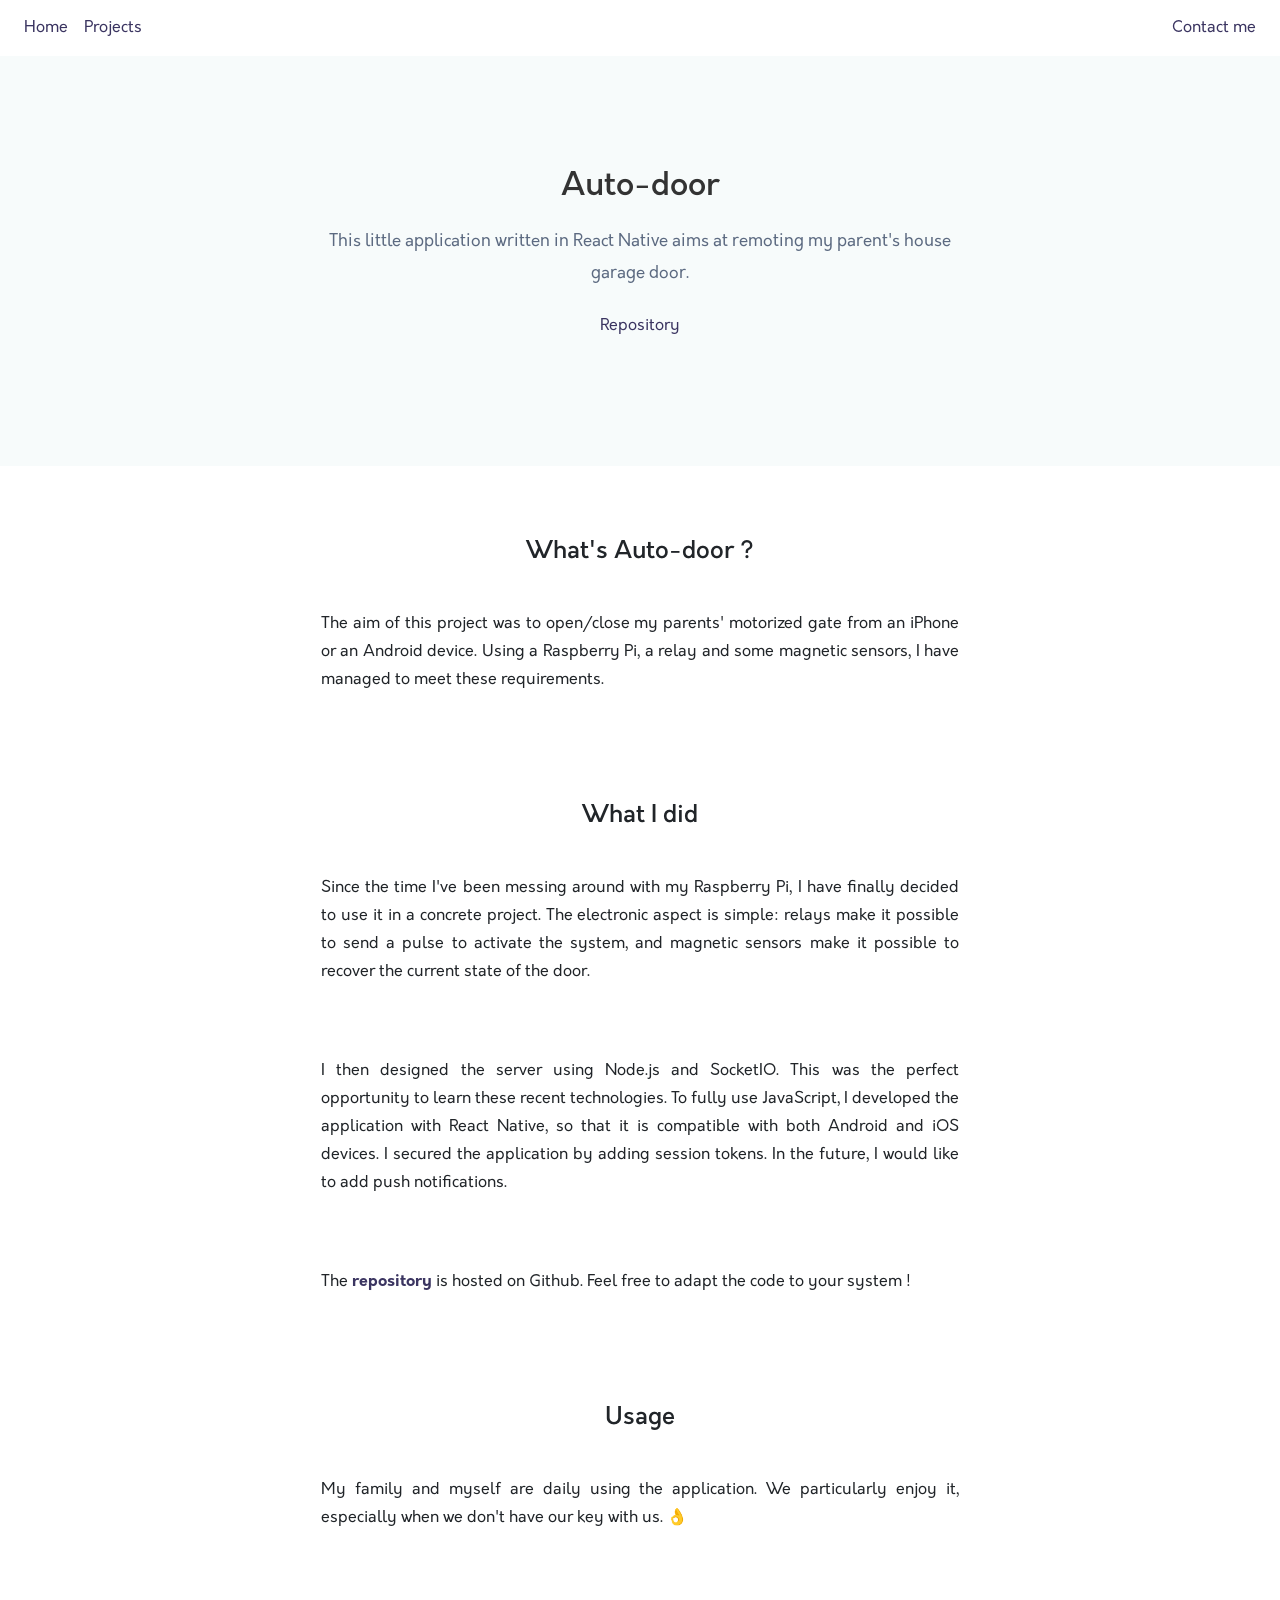
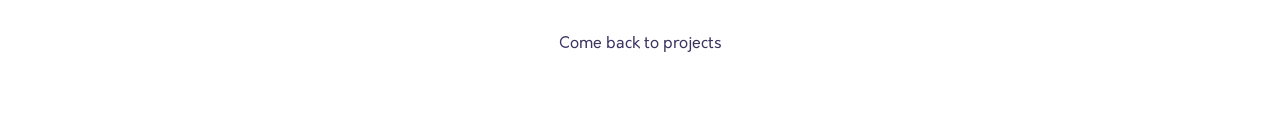
==== auto-door.html @ f8947b5c "Added Analytics support" ====
<!DOCTYPE html>
<html lang="en">
<head>
    <meta charset="utf-8">
    <meta http-equiv="X-UA-Compatible" content="IE=edge">
    <meta name="viewport" content="width=device-width, initial-scale=1">

    <title>Thomas Bouvier — Auto-door</title>

    <!-- Open Graph Protocol -->

    <meta property="og:locale" content="en_US">
    <meta property="og:locale:alternate" content="fr_FR">
    <meta property="og:type" content="website">
    <meta property="og:title" content="Thomas Bouvier — Auto-door">
    <meta property="og:description" content="This little application written in React Native aims at remoting my parent's house garage door.">

    <!--
    <meta property="og:url" content="">
    <meta property="og:image" content="">
    <meta property="og:image:type" content="">
    <meta property="og:image:width" content="">
    <meta property="og:image:height" content="">
    -->

    <!-- Latest compiled and minified Bootstrap CSS -->

    <link rel="stylesheet" href="https://maxcdn.bootstrapcdn.com/bootstrap/4.0.0-beta/css/bootstrap.min.css" integrity="sha384-/Y6pD6FV/Vv2HJnA6t+vslU6fwYXjCFtcEpHbNJ0lyAFsXTsjBbfaDjzALeQsN6M" crossorigin="anonymous">

    <!-- CSS -->

    <link rel="stylesheet" type="text/css" href="css/style.css">

    <!-- Google Analytics -->

    <script async src="https://www.googletagmanager.com/gtag/js?id=UA-109846560-1"></script>
    <script>
        window.dataLayer = window.dataLayer || [];
        function gtag(){dataLayer.push(arguments);}
        gtag('js', new Date());

        gtag('config', 'UA-109846560-1');
    </script>
</head>

<body>

    <!-- Navbar -->

    <nav class="navbar navbar-expand justify-content-between">
        <ul class="navbar-nav">
            <li class="nav-item">
                <a class="nav-link" href="index.html">Home</a>
            </li>
            <li class="nav-item">
                <a class="nav-link" href="projects.html">Projects</a>
            </li>
        </ul>
        <!--<a href="#" class="navbar-brand mr-0">Thomas Bouvier</a>-->
        <ul class="nav navbar-nav">
            <li class="nav-item">
                <a class="nav-link" href="mailto:thomas.bouvier@insa-rennes.fr">Contact me</a>
            </li>
        </ul>
    </nav>

    <!-- Header -->

    <header>
        <div class="container">
            <div class="intro">
                <h1>Auto-door</h1>
                <p class="description">
                    This little application written in React Native aims at remoting my parent's house garage door.
                </p>
                <p class="links">
                    <a href="https://github.com/tomatrocho/auto-door">Repository</a>
                </p>
            </div>
        </div>
    </header>

    <!-- Section -->

    <article>
        <div class="min-container">
            <h4>What's Auto-door ?</h4>
            <p>
                The aim of this project was to open/close my parents' motorized gate from an iPhone or an Android device. Using a Raspberry Pi, a relay and some magnetic sensors, I have managed to meet these requirements.
            </p>

            <h4>What I did</h4>
            <p>
                Since the time I've been messing around with my Raspberry Pi, I have finally decided to use it in a concrete project. The electronic aspect is simple: relays make it possible to send a pulse to activate the system, and magnetic sensors make it possible to recover the current state of the door.
            </p>
            <p>
                I then designed the server using Node.js and SocketIO. This was the perfect opportunity to learn these recent technologies. To fully use JavaScript, I developed the application with React Native, so that it is compatible with both Android and iOS devices. I secured the application by adding session tokens. In the future, I would like to add push notifications.
            </p>
            <p>
                The <a href="https://github.com/tomatrocho/auto-door">repository</a> is hosted on Github. Feel free to adapt the code to your system !
            </p>

            <h4>Usage</h4>
            <p>
                My family and myself are daily using the application. We particularly enjoy it, especially when we don't have our key with us. 👌
            </p>
        </div>
    </article>

    <footer>
        <p><a href="projects.html">Come back to projects</a></p>
    </footer>

    <!-- Javascript -->

    <script src="https://code.jquery.com/jquery-3.2.1.slim.min.js" integrity="sha384-KJ3o2DKtIkvYIK3UENzmM7KCkRr/rE9/Qpg6aAZGJwFDMVNA/GpGFF93hXpG5KkN" crossorigin="anonymous"></script>
    <script src="https://cdnjs.cloudflare.com/ajax/libs/popper.js/1.11.0/umd/popper.min.js" integrity="sha384-b/U6ypiBEHpOf/4+1nzFpr53nxSS+GLCkfwBdFNTxtclqqenISfwAzpKaMNFNmj4" crossorigin="anonymous"></script>
    <script src="https://maxcdn.bootstrapcdn.com/bootstrap/4.0.0-beta/js/bootstrap.min.js" integrity="sha384-h0AbiXch4ZDo7tp9hKZ4TsHbi047NrKGLO3SEJAg45jXxnGIfYzk4Si90RDIqNm1" crossorigin="anonymous"></script>

    <script src="js/script.js"></script>
</body>
</html>
---- css/style.css ----
@font-face {
	font-family: 'Orkney';
	src: url('../fonts/orkney-light.otf') format('truetype');
	font-weight: 200;
	font-style: normal;
}

@font-face {
	font-family: 'Orkney';
	src: url('../fonts/orkney-regular.otf') format('truetype');
	font-weight: normal;
	font-style: normal;
}

@font-face {
	font-family: 'Orkney';
	src: url('../fonts/orkney-medium.otf') format('truetype');
	font-weight: 500;
	font-style: normal;
}

@font-face {
	font-family: 'Orkney';
	src: url('../fonts/orkney-bold.otf') format('truetype');
	font-weight: bold;
	font-style: normal;
}

::-moz-selection {
	background: #3b3561;
	color: white;
}

::selection {
	background: #3b3561;
	color: white;
}

body {
	font-family: 'Orkney';
	background-color: white;
}

.min-container {
	margin-right: auto;
	margin-left: auto;
	padding-right: 15px;
	padding-left: 15px;
	max-width: 668px;
}

img,
.video-container {
	box-shadow: 0 6px 50px rgba(0, 0, 0, .06);
}

a {
	color: #3b3561;
	text-decoration: none !important;
}

article a {
	color: #3b3561;
	font-weight: 700;
	position: relative;
	white-space: nowrap;
}

p.links {
	margin-top: 1.5em;
}

.min-container p {
	text-align: justify;
}

.min-container h4 {
	padding-top: 3em;
	text-align: center;
}

.container {
	margin-right: auto;
	margin-left: auto;
	padding-right: 15px;
	padding-left: 15px;
	max-width: 768px;
}

@media (max-width: 767px) {
	.min-container {
		padding-right: 30px;
		padding-left: 30px;
	}
}

figcaption {
	text-align: center;
	font-style: italic;
	padding-top: 2em;
}

/*
a:before {
	content: '';
	position: absolute;
	background: #bdecef;
	bottom: 1px;
	height: 5px;
	right: -2px;
	left: -2px;
	z-index: -1;
	-webkit-transition: height cubic-bezier(0.075, .82, .165, 1) .3s;
	transition: height cubic-bezier(0.075, .82, .165, 1) .3s
}
*/

.navbar {
    background-color: white;
}

#hero {
	height: calc(100vh - 56px);
	display: flex;
	flex-direction: column;
	justify-content: center;
	background-color: #F7FBFB;
}

#hero .intro {
    max-width: 700px;
    margin: 0 auto;
    text-align: center;
	padding: 7rem 1rem;
}

#hero .intro h1 {
    font-size: 2em;
    font-weight: 500;
    color: #333;
}

#hero .intro p.description {
    font-size: 1.05em;
    font-weight: 400;
    color: #5c6a81;
    line-height: 1.9em;
    margin-top: 2em;
	margin-bottom: 1.5em;
}

header {
	min-height: 400px;
	display: flex;
	flex-direction: column;
	justify-content: center;
	background-color: #f7fbfb;
}

@media only screen and (max-width: 700px) {
	header {
	    min-height: auto;
	}
}

header .intro {
    max-width: 700px;
    margin: 0 auto;
    text-align: center;
	padding: 7rem 1rem;
}

header .intro h1 {
    font-size: 2em;
    font-weight: 500;
    color: #333;
}

header .intro p.description {
    font-size: 1.05em;
    font-weight: 400;
    color: #5c6a81;
    line-height: 1.9em;
    margin-top: 20px;
}

section#projects {
	padding-top: 35px;
	background-color: #f6fafb;
	padding-bottom: 35px;
}

section#projects .card {
	box-shadow: 0 6px 50px rgba(0, 0, 0, .06);
	border-radius: 4px;
	border: 0;
	margin-top: 35px;
	margin-bottom: 35px;
	cursor: pointer;
	/*display: inline-block;*/
	/*width: calc(100% / 2 - (((2 - 1) * 1rem) / 2));*/
}

section#projects .card:hover {

}

section#projects .card p {
	color: #5c6a81;
}

section#projects .card p.tags {
	color: #d0d0d0;
	font-size: .85em;
	font-weight: lighter;
}

section#projects .card-header {
	border: 0;
	height: 0;
	padding: 0;
	background-color: #3b3561;
}

section#projects .card-body {
	padding: 30px;
}

section#projects .card p.work-in-progress,
section#projects .card p.see-more,
section#projects .card p.being-written {
	font-size: .85em;
	font-weight: lighter;
	text-align: right;
	margin-bottom: 0;
}

section#projects .card p.work-in-progress {
	color: red;
}

section#projects .card p.see-more {
	color: #d1d1d1;
}

section#projects .card p.being-written {
	color: orange;
}

section#projects #card-project-insapp .card-header {
	background-color: #e9524d;
}

article {
	background-color: white;
}

article p {
	padding-top: 35px;
	padding-bottom: 20px;
	line-height: 1.75em;
}

footer {
	background-color: white;
}

footer p {
	text-align: center;
	padding-top: 4em;
	padding-bottom: 4em;
}

.video-container {       	/* give fit to box an aspect ratio */
	display: inline-block; 	/* let it be styled thusly */
	padding: 0;            	/* get rid of pre-styling */
	margin: 0;
	margin-top: 50px;
	width: 100%;           	/* take up full width available */
	padding-top: 56.25%;   	/* give aspect ratio of 16:9; "720 / 1280 = 0.5625" */
	height: 0px;           	/* don't want it to expand beyond padding */
	position: relative;    	/* allow for absolute positioning of child elements */
}

.video-container > iframe {
	position: absolute;    	/* expand to fill */
	top: 0;
	left: 0;
	right: 0;
	bottom: 0;
	width: 100%;
	height: 100%;
}
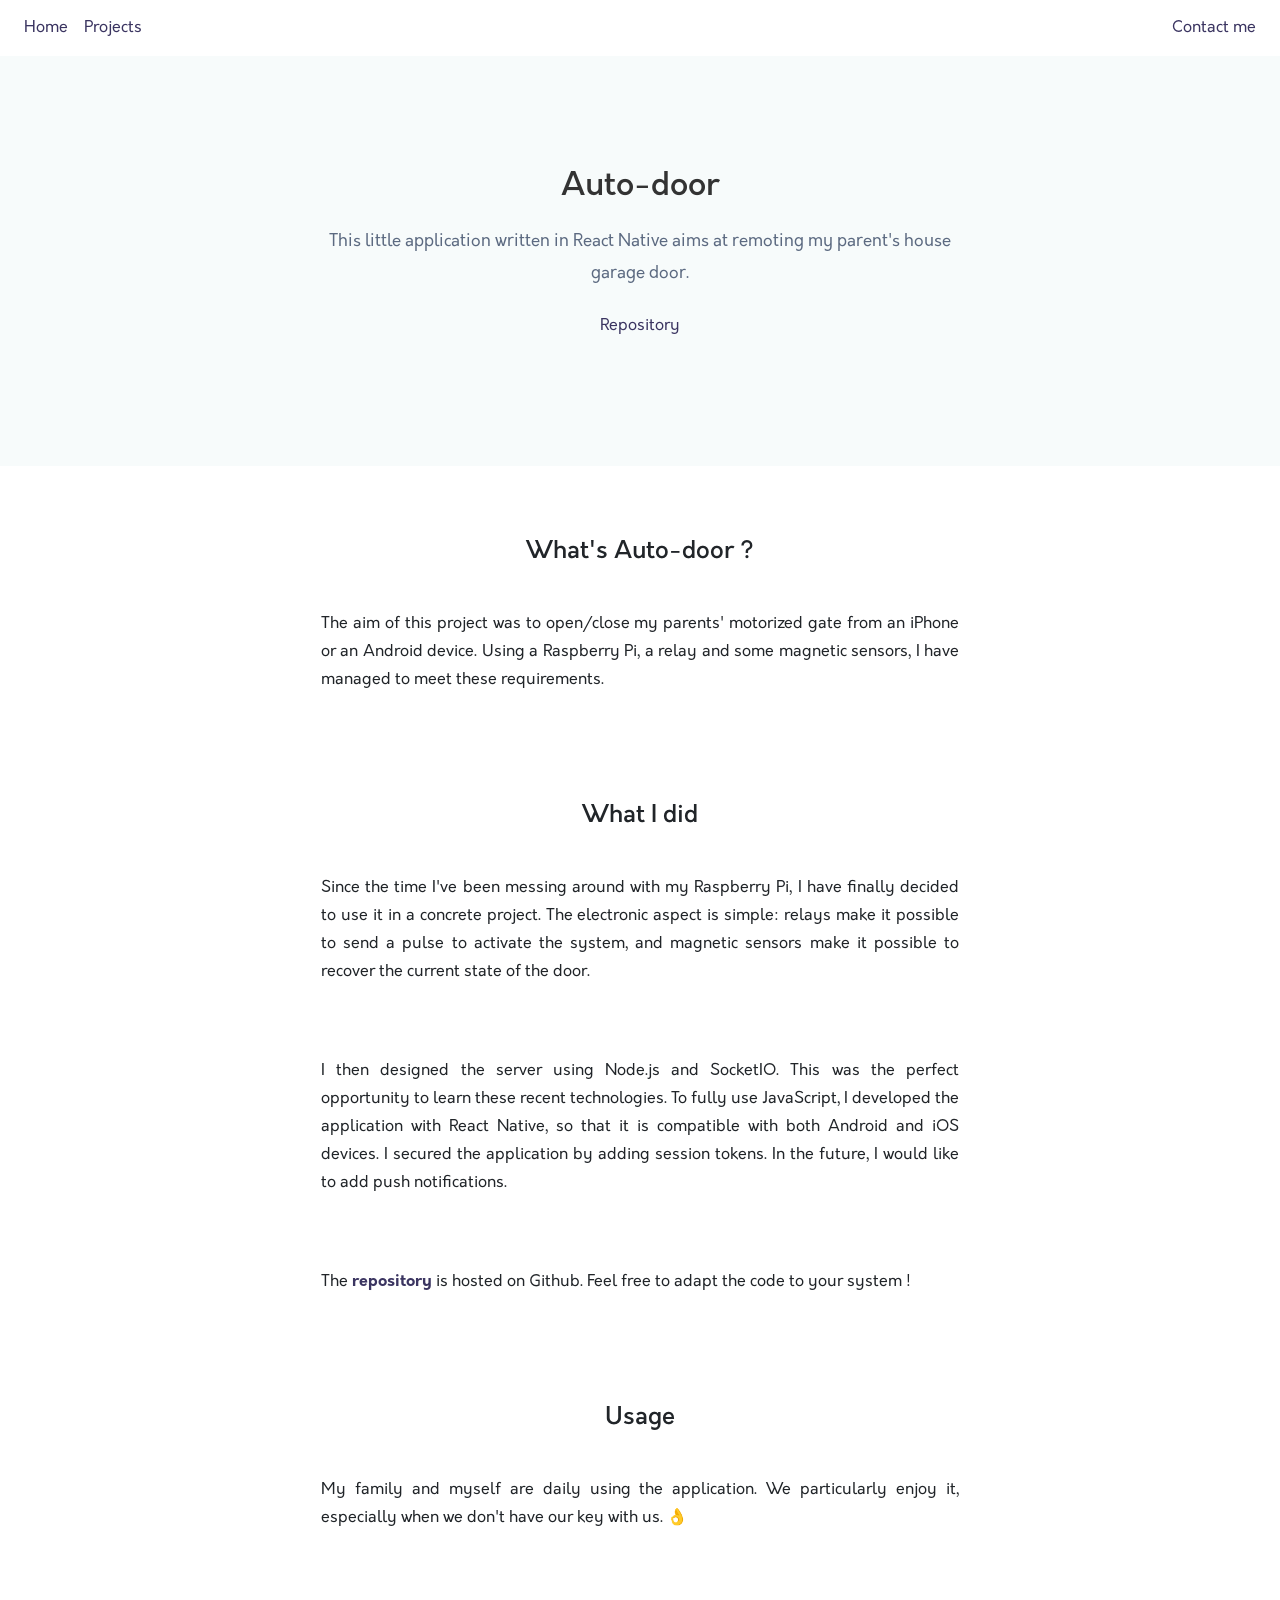
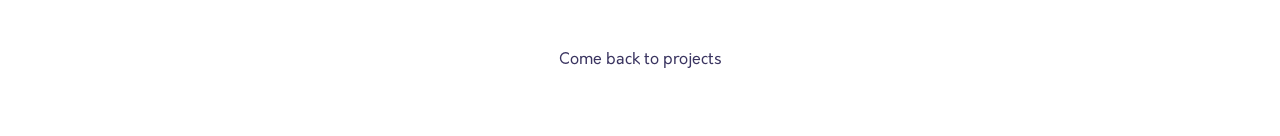
==== commit 1e8af5e7: "Added insapp-server project" ====
--- a/auto-door.html
+++ b/auto-door.html
@@ -59,7 +59,7 @@
         <!--<a href="#" class="navbar-brand mr-0">Thomas Bouvier</a>-->
         <ul class="nav navbar-nav">
             <li class="nav-item">
-                <a class="nav-link" href="mailto:thomas.bouvier@insa-rennes.fr">Contact me</a>
+                <a class="nav-link" href="mailto:contact@thomas.bouvier.io">Contact me</a>
             </li>
         </ul>
     </nav>
--- a/css/style.css
+++ b/css/style.css
@@ -27,18 +27,18 @@
 }
 
 ::-moz-selection {
-	background: #3b3561;
+	background: #7A29E7;
 	color: white;
 }
 
 ::selection {
-	background: #3b3561;
+	background: #7A29E7;
 	color: white;
 }
 
 body {
 	font-family: 'Orkney';
-	background-color: white;
+	background-color: #f7fbfb;
 }
 
 .min-container {
@@ -57,6 +57,10 @@
 a {
 	color: #3b3561;
 	text-decoration: none !important;
+}
+
+a:hover {
+	color: #7A29E7;
 }
 
 article a {
@@ -184,6 +188,19 @@
     margin-top: 20px;
 }
 
+.controls .btn {
+	cursor: pointer;
+}
+
+.controls .btn:hover {
+	color: #7A29E7;
+	background-color: transparent;
+}
+
+.controls .mixitup-control-active {
+	background-color: #e2e6ea !important;
+}
+
 section#projects {
 	padding-top: 35px;
 	background-color: #f6fafb;
@@ -253,6 +270,7 @@
 
 article {
 	background-color: white;
+	padding-bottom: 1em;
 }
 
 article p {
@@ -263,12 +281,14 @@
 
 footer {
 	background-color: white;
+	margin-bottom: 0;
 }
 
 footer p {
 	text-align: center;
 	padding-top: 4em;
 	padding-bottom: 4em;
+	margin-bottom: 0;
 }
 
 .video-container {       	/* give fit to box an aspect ratio */
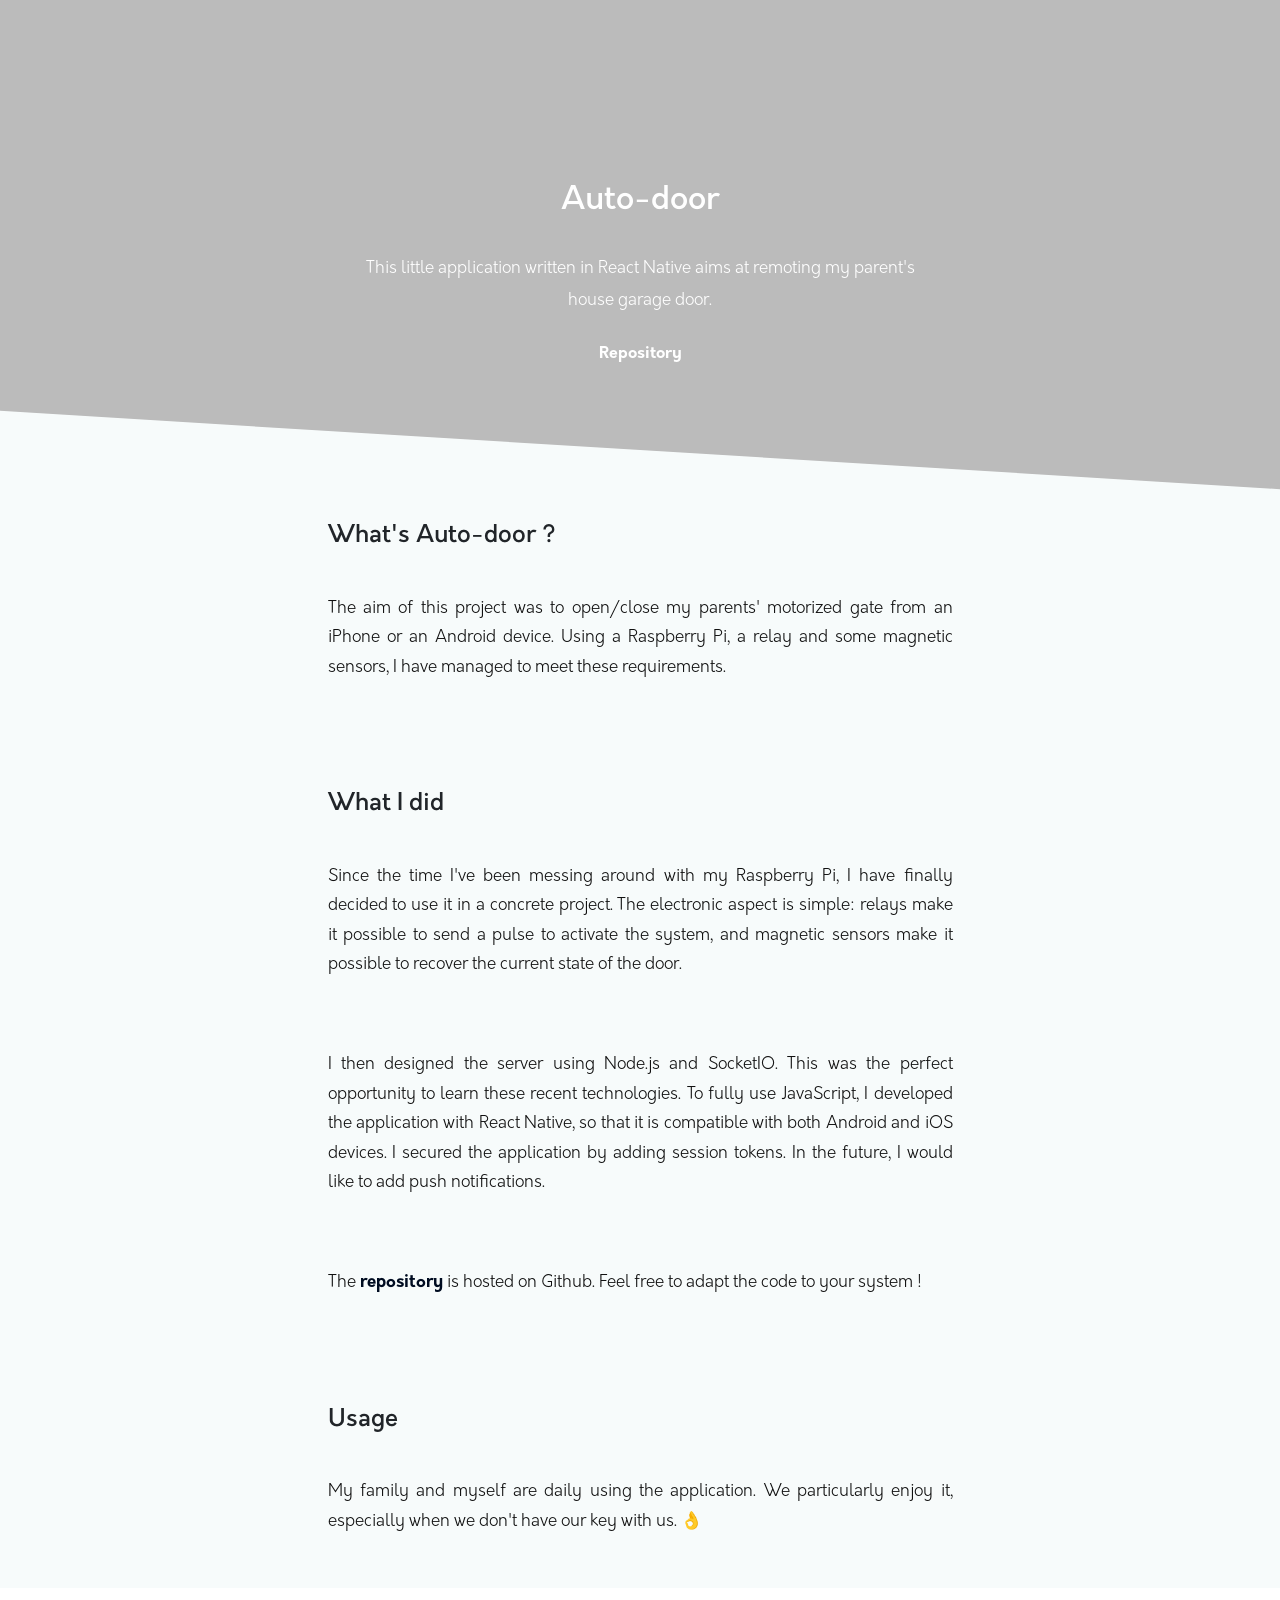
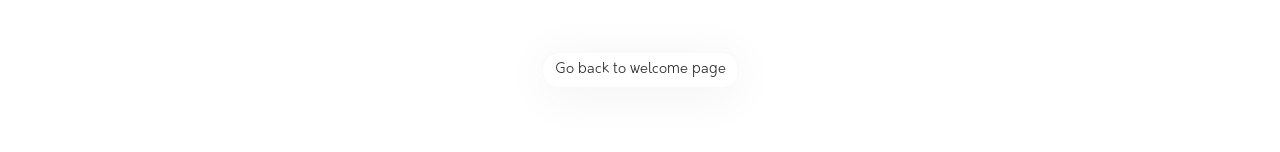
==== commit 1a1e9131: "Updated style on project pages" ====
--- a/auto-door.html
+++ b/auto-door.html
@@ -1,21 +1,22 @@
 <!DOCTYPE html>
 <html lang="en">
+
 <head>
-    <meta charset="utf-8">
-    <meta http-equiv="X-UA-Compatible" content="IE=edge">
-    <meta name="viewport" content="width=device-width, initial-scale=1">
+  <meta charset="utf-8">
+  <meta http-equiv="X-UA-Compatible" content="IE=edge">
+  <meta name="viewport" content="width=device-width, initial-scale=1">
 
-    <title>Thomas Bouvier — Auto-door</title>
+  <title>Thomas Bouvier — Auto-door</title>
 
-    <!-- Open Graph Protocol -->
+  <!-- Open Graph Protocol -->
 
-    <meta property="og:locale" content="en_US">
-    <meta property="og:locale:alternate" content="fr_FR">
-    <meta property="og:type" content="website">
-    <meta property="og:title" content="Thomas Bouvier — Auto-door">
-    <meta property="og:description" content="This little application written in React Native aims at remoting my parent's house garage door.">
+  <meta property="og:locale" content="en_US">
+  <meta property="og:locale:alternate" content="fr_FR">
+  <meta property="og:type" content="website">
+  <meta property="og:title" content="Thomas Bouvier — Auto-door">
+  <meta property="og:description" content="This little application written in React Native aims at remoting my parent's house garage door.">
 
-    <!--
+  <!--
     <meta property="og:url" content="">
     <meta property="og:image" content="">
     <meta property="og:image:type" content="">
@@ -23,100 +24,92 @@
     <meta property="og:image:height" content="">
     -->
 
-    <!-- Latest compiled and minified Bootstrap CSS -->
+  <!-- Latest compiled and minified Bootstrap CSS -->
 
-    <link rel="stylesheet" href="https://maxcdn.bootstrapcdn.com/bootstrap/4.0.0-beta/css/bootstrap.min.css" integrity="sha384-/Y6pD6FV/Vv2HJnA6t+vslU6fwYXjCFtcEpHbNJ0lyAFsXTsjBbfaDjzALeQsN6M" crossorigin="anonymous">
+  <link rel="stylesheet" href="https://stackpath.bootstrapcdn.com/bootstrap/4.1.3/css/bootstrap.min.css" integrity="sha384-MCw98/SFnGE8fJT3GXwEOngsV7Zt27NXFoaoApmYm81iuXoPkFOJwJ8ERdknLPMO" crossorigin="anonymous">
 
-    <!-- CSS -->
+  <!-- CSS -->
 
-    <link rel="stylesheet" type="text/css" href="css/style.css">
+  <link rel="stylesheet" type="text/css" href="css/style.css">
 
-    <!-- Google Analytics -->
+  <!-- Google Analytics -->
 
-    <script async src="https://www.googletagmanager.com/gtag/js?id=UA-109846560-1"></script>
-    <script>
-        window.dataLayer = window.dataLayer || [];
-        function gtag(){dataLayer.push(arguments);}
-        gtag('js', new Date());
+  <script async src="https://www.googletagmanager.com/gtag/js?id=UA-109846560-1"></script>
+  <script>
+    window.dataLayer = window.dataLayer || [];
 
-        gtag('config', 'UA-109846560-1');
-    </script>
+    function gtag() {
+      dataLayer.push(arguments);
+    }
+    gtag('js', new Date());
+
+    gtag('config', 'UA-109846560-1');
+  </script>
 </head>
 
 <body>
 
-    <!-- Navbar -->
+  <!-- Header -->
 
-    <nav class="navbar navbar-expand justify-content-between">
-        <ul class="navbar-nav">
-            <li class="nav-item">
-                <a class="nav-link" href="index.html">Home</a>
-            </li>
-            <li class="nav-item">
-                <a class="nav-link" href="projects.html">Projects</a>
-            </li>
-        </ul>
-        <!--<a href="#" class="navbar-brand mr-0">Thomas Bouvier</a>-->
-        <ul class="nav navbar-nav">
-            <li class="nav-item">
-                <a class="nav-link" href="mailto:contact@thomas.bouvier.io">Contact me</a>
-            </li>
-        </ul>
-    </nav>
+  <div id="particles-js" class="project-page"></div>
 
-    <!-- Header -->
+  <div id="hero" class="project-page">
+    <div class="container">
+      <div class="intro">
+        <h1>Auto-door</h1>
+        <p class="description">
+          This little application written in React Native aims at remoting my parent's house garage door.
+        </p>
+        <p class="links">
+          <a href="https://github.com/thomas-bouvier/auto-door">Repository</a>
+        </p>
+      </div>
+    </div>
+  </div>
 
-    <header>
-        <div class="container">
-            <div class="intro">
-                <h1>Auto-door</h1>
-                <p class="description">
-                    This little application written in React Native aims at remoting my parent's house garage door.
-                </p>
-                <p class="links">
-                    <a href="https://github.com/tomatrocho/auto-door">Repository</a>
-                </p>
-            </div>
-        </div>
-    </header>
+  <!-- Section -->
 
-    <!-- Section -->
+  <article>
+    <div class="min-container">
+      <h4>What's Auto-door ?</h4>
+      <p>
+        The aim of this project was to open/close my parents' motorized gate from an iPhone or an Android device. Using a Raspberry Pi, a relay and some magnetic sensors, I have managed to meet these requirements.
+      </p>
 
-    <article>
-        <div class="min-container">
-            <h4>What's Auto-door ?</h4>
-            <p>
-                The aim of this project was to open/close my parents' motorized gate from an iPhone or an Android device. Using a Raspberry Pi, a relay and some magnetic sensors, I have managed to meet these requirements.
-            </p>
+      <h4>What I did</h4>
+      <p>
+        Since the time I've been messing around with my Raspberry Pi, I have finally decided to use it in a concrete project. The electronic aspect is simple: relays make it possible to send a pulse to activate the system, and magnetic sensors make
+        it possible to recover the current state of the door.
+      </p>
+      <p>
+        I then designed the server using Node.js and SocketIO. This was the perfect opportunity to learn these recent technologies. To fully use JavaScript, I developed the application with React Native, so that it is compatible with both Android
+        and iOS devices. I secured the application by adding session tokens. In the future, I would like to add push notifications.
+      </p>
+      <p>
+        The <a href="https://github.com/tomatrocho/auto-door">repository</a> is hosted on Github. Feel free to adapt the code to your system !
+      </p>
 
-            <h4>What I did</h4>
-            <p>
-                Since the time I've been messing around with my Raspberry Pi, I have finally decided to use it in a concrete project. The electronic aspect is simple: relays make it possible to send a pulse to activate the system, and magnetic sensors make it possible to recover the current state of the door.
-            </p>
-            <p>
-                I then designed the server using Node.js and SocketIO. This was the perfect opportunity to learn these recent technologies. To fully use JavaScript, I developed the application with React Native, so that it is compatible with both Android and iOS devices. I secured the application by adding session tokens. In the future, I would like to add push notifications.
-            </p>
-            <p>
-                The <a href="https://github.com/tomatrocho/auto-door">repository</a> is hosted on Github. Feel free to adapt the code to your system !
-            </p>
+      <h4>Usage</h4>
+      <p>
+        My family and myself are daily using the application. We particularly enjoy it, especially when we don't have our key with us. 👌
+      </p>
+    </div>
+  </article>
 
-            <h4>Usage</h4>
-            <p>
-                My family and myself are daily using the application. We particularly enjoy it, especially when we don't have our key with us. 👌
-            </p>
-        </div>
-    </article>
+  <footer>
+    <p>
+      <a href="index.html" role="button" class="btn btn-light">Go back to welcome page</a>
+    </p>
+  </footer>
 
-    <footer>
-        <p><a href="projects.html">Come back to projects</a></p>
-    </footer>
+  <!-- Javascript -->
 
-    <!-- Javascript -->
+  <script src="https://code.jquery.com/jquery-3.3.1.slim.min.js" integrity="sha384-q8i/X+965DzO0rT7abK41JStQIAqVgRVzpbzo5smXKp4YfRvH+8abtTE1Pi6jizo" crossorigin="anonymous"></script>
+  <script src="https://cdnjs.cloudflare.com/ajax/libs/popper.js/1.14.3/umd/popper.min.js" integrity="sha384-ZMP7rVo3mIykV+2+9J3UJ46jBk0WLaUAdn689aCwoqbBJiSnjAK/l8WvCWPIPm49" crossorigin="anonymous"></script>
+  <script src="https://stackpath.bootstrapcdn.com/bootstrap/4.1.3/js/bootstrap.min.js" integrity="sha384-ChfqqxuZUCnJSK3+MXmPNIyE6ZbWh2IMqE241rYiqJxyMiZ6OW/JmZQ5stwEULTy" crossorigin="anonymous"></script>
 
-    <script src="https://code.jquery.com/jquery-3.2.1.slim.min.js" integrity="sha384-KJ3o2DKtIkvYIK3UENzmM7KCkRr/rE9/Qpg6aAZGJwFDMVNA/GpGFF93hXpG5KkN" crossorigin="anonymous"></script>
-    <script src="https://cdnjs.cloudflare.com/ajax/libs/popper.js/1.11.0/umd/popper.min.js" integrity="sha384-b/U6ypiBEHpOf/4+1nzFpr53nxSS+GLCkfwBdFNTxtclqqenISfwAzpKaMNFNmj4" crossorigin="anonymous"></script>
-    <script src="https://maxcdn.bootstrapcdn.com/bootstrap/4.0.0-beta/js/bootstrap.min.js" integrity="sha384-h0AbiXch4ZDo7tp9hKZ4TsHbi047NrKGLO3SEJAg45jXxnGIfYzk4Si90RDIqNm1" crossorigin="anonymous"></script>
+  <script src="js/particles/particles.js"></script>
+  <script src="js/script.js"></script>
+</body>
 
-    <script src="js/script.js"></script>
-</body>
 </html>
--- a/css/style.css
+++ b/css/style.css
@@ -1,107 +1,116 @@
 @font-face {
-	font-family: 'Orkney';
-	src: url('../fonts/orkney-light.otf') format('truetype');
-	font-weight: 200;
-	font-style: normal;
+  font-family: 'Orkney';
+  src: url('../fonts/orkney-light.otf') format('truetype');
+  font-weight: 200;
+  font-style: normal;
 }
 
 @font-face {
-	font-family: 'Orkney';
-	src: url('../fonts/orkney-regular.otf') format('truetype');
-	font-weight: normal;
-	font-style: normal;
+  font-family: 'Orkney';
+  src: url('../fonts/orkney-regular.otf') format('truetype');
+  font-weight: normal;
+  font-style: normal;
 }
 
 @font-face {
-	font-family: 'Orkney';
-	src: url('../fonts/orkney-medium.otf') format('truetype');
-	font-weight: 500;
-	font-style: normal;
+  font-family: 'Orkney';
+  src: url('../fonts/orkney-medium.otf') format('truetype');
+  font-weight: 400;
+  font-style: normal;
 }
 
 @font-face {
-	font-family: 'Orkney';
-	src: url('../fonts/orkney-bold.otf') format('truetype');
-	font-weight: bold;
-	font-style: normal;
+  font-family: 'Orkney';
+  src: url('../fonts/orkney-bold.otf') format('truetype');
+  font-weight: bold;
+  font-style: normal;
 }
 
 ::-moz-selection {
-	background: #7A29E7;
-	color: white;
+  background: #c6c6c6;
+  color: white;
 }
 
 ::selection {
-	background: #7A29E7;
-	color: white;
+  background: #c6c6c6;
+  color: white;
 }
 
 body {
-	font-family: 'Orkney';
-	background-color: #f7fbfb;
+  font-family: 'Orkney';
+  background-color: #f7fbfb;
 }
 
 .min-container {
-	margin-right: auto;
-	margin-left: auto;
-	padding-right: 15px;
-	padding-left: 15px;
-	max-width: 668px;
+  margin-right: auto;
+  margin-left: auto;
+  padding-right: 15px;
+  padding-left: 15px;
+  max-width: 655px;
 }
 
 img,
 .video-container {
-	box-shadow: 0 6px 50px rgba(0, 0, 0, .06);
+  box-shadow: 0 6px 50px rgba(0, 0, 0, .06);
 }
 
 a {
-	color: #3b3561;
-	text-decoration: none !important;
+  color: #000c21;
+  font-weight: 700;
 }
 
 a:hover {
-	color: #7A29E7;
-}
-
+  color: #000c21;
+  border-bottom: 1px dashed #000c21;
+  text-decoration: none;
+}
+
+/*
 article a {
-	color: #3b3561;
-	font-weight: 700;
-	position: relative;
-	white-space: nowrap;
-}
-
-p.links {
-	margin-top: 1.5em;
-}
-
+  color: #000c21;
+  font-weight: 700;
+  position: relative;
+  white-space: nowrap;
+}
+*/
 .min-container p {
-	text-align: justify;
+  text-align: justify;
+  font-weight: 200;
+  font-size: 1.05em;
+  color: #111;
 }
 
 .min-container h4 {
-	padding-top: 3em;
-	text-align: center;
+  padding-top: 3em;
 }
 
 .container {
-	margin-right: auto;
-	margin-left: auto;
-	padding-right: 15px;
-	padding-left: 15px;
-	max-width: 768px;
+  margin-right: auto;
+  margin-left: auto;
+  padding-right: 15px;
+  padding-left: 15px;
+  max-width: 768px;
+}
+
+.max-container {
+  margin-right: auto;
+  margin-left: auto;
+  padding-right: 15px;
+  padding-left: 15px;
+  max-width: 880px;
 }
 
 @media (max-width: 767px) {
-	.min-container {
-		padding-right: 30px;
-		padding-left: 30px;
-	}
+  .min-container {
+    padding-right: 30px;
+    padding-left: 30px;
+  }
 }
 
 figcaption {
-	text-align: center;
-	font-style: italic;
-	padding-top: 2em;
+  text-align: center;
+  font-style: italic;
+  padding-top: 2em;
 }
 
 /*
@@ -118,196 +127,300 @@
 	transition: height cubic-bezier(0.075, .82, .165, 1) .3s
 }
 */
-
 .navbar {
-    background-color: white;
+  background-color: white;
+}
+
+#particles-js {
+  width: 100%;
+  height: 100vh;
+  background-color: #000c21;
+  background-image: url('');
+  background-size: cover;
+  background-position: 50% 50%;
+  background-repeat: no-repeat;
+  transform: skewY(3.5deg);
+  position: absolute;
+  top: -30vh;
+}
+
+#particles-js.project-page {
+  background-color: #bbb;
+  top: -50vh;
 }
 
 #hero {
-	height: calc(100vh - 56px);
-	display: flex;
-	flex-direction: column;
-	justify-content: center;
-	background-color: #F7FBFB;
+  position: absolute;
+  top: -60px;
+  left: 50%;
+  transform: translateX(-50%);
+  height: calc(100vh - 56px);
+  display: flex;
+  flex-direction: column;
+  justify-content: center;
+  color: white;
+}
+
+#hero.project-page {
+  top: -140px;
 }
 
 #hero .intro {
-    max-width: 700px;
-    margin: 0 auto;
-    text-align: center;
-	padding: 7rem 1rem;
+  max-width: 700px;
+  margin: 0 auto;
+  text-align: center;
+  padding: 7rem 1rem;
 }
 
 #hero .intro h1 {
-    font-size: 2em;
-    font-weight: 500;
-    color: #333;
+  font-size: 2em;
+  font-weight: 500;
+}
+
+#hero .intro a {
+  color: white;
+  border-bottom: 1px dashed white;
 }
 
 #hero .intro p.description {
-    font-size: 1.05em;
-    font-weight: 400;
-    color: #5c6a81;
-    line-height: 1.9em;
-    margin-top: 2em;
-	margin-bottom: 1.5em;
+  font-size: 1.05em;
+  font-weight: 200;
+  line-height: 1.9em;
+  margin-top: 2em;
+  margin-bottom: 1.5em;
+}
+
+#hero .intro p.links a {
+  margin-top: 1.5em;
+  border-bottom: none;
 }
 
 header {
-	min-height: 400px;
-	display: flex;
-	flex-direction: column;
-	justify-content: center;
-	background-color: #f7fbfb;
+  min-height: 400px;
+  display: flex;
+  flex-direction: column;
+  justify-content: center;
+  background-color: #f7fbfb;
 }
 
 @media only screen and (max-width: 700px) {
-	header {
-	    min-height: auto;
-	}
+  header {
+    min-height: auto;
+  }
 }
 
 header .intro {
-    max-width: 700px;
-    margin: 0 auto;
-    text-align: center;
-	padding: 7rem 1rem;
+  max-width: 700px;
+  text-align: center;
+  padding: 7rem 1rem;
 }
 
 header .intro h1 {
-    font-size: 2em;
-    font-weight: 500;
-    color: #333;
+  font-size: 2em;
+  font-weight: 500;
+  color: #333;
 }
 
 header .intro p.description {
-    font-size: 1.05em;
-    font-weight: 400;
-    color: #5c6a81;
-    line-height: 1.9em;
-    margin-top: 20px;
-}
-
-.controls .btn {
-	cursor: pointer;
-}
-
-.controls .btn:hover {
-	color: #7A29E7;
-	background-color: transparent;
-}
-
-.controls .mixitup-control-active {
-	background-color: #e2e6ea !important;
+  font-size: 1.05em;
+  font-weight: 400;
+  color: #5c6a81;
+  line-height: 1.9em;
+  margin-top: 20px;
+}
+
+.projects-header {
+  margin-top: 70vh;
+  text-align: center;
+  max-width: 700px;
+  margin-left: auto;
+  margin-right: auto;
 }
 
 section#projects {
-	padding-top: 35px;
-	background-color: #f6fafb;
-	padding-bottom: 35px;
-}
-
-section#projects .card {
-	box-shadow: 0 6px 50px rgba(0, 0, 0, .06);
-	border-radius: 4px;
-	border: 0;
-	margin-top: 35px;
-	margin-bottom: 35px;
-	cursor: pointer;
-	/*display: inline-block;*/
-	/*width: calc(100% / 2 - (((2 - 1) * 1rem) / 2));*/
-}
-
-section#projects .card:hover {
-
-}
-
-section#projects .card p {
-	color: #5c6a81;
-}
-
-section#projects .card p.tags {
-	color: #d0d0d0;
-	font-size: .85em;
-	font-weight: lighter;
-}
-
-section#projects .card-header {
-	border: 0;
-	height: 0;
-	padding: 0;
-	background-color: #3b3561;
-}
-
-section#projects .card-body {
-	padding: 30px;
-}
-
-section#projects .card p.work-in-progress,
-section#projects .card p.see-more,
-section#projects .card p.being-written {
-	font-size: .85em;
-	font-weight: lighter;
-	text-align: right;
-	margin-bottom: 0;
-}
-
-section#projects .card p.work-in-progress {
-	color: red;
-}
-
-section#projects .card p.see-more {
-	color: #d1d1d1;
-}
-
-section#projects .card p.being-written {
-	color: orange;
-}
-
-section#projects #card-project-insapp .card-header {
-	background-color: #e9524d;
+  margin-top: 70vh;
+  padding-top: 100px;
+  background-color: #f6fafb;
+  padding-bottom: 35px;
+}
+
+.project {
+  position: relative;
+  /* to make the entire div clickable */
+  width: 100%;
+  margin: 0 auto;
+  padding: 0;
+  display: inline-block;
+  margin-top: 50px;
+}
+
+.project .align-container {
+  display: inline-block;
+  vertical-align: top;
+}
+
+.project:nth-of-type(1) {
+  margin-top: 0
+}
+
+@media only screen and (min-width: 768px) {
+  .project {
+    width: 47%;
+    margin-right: 4%
+  }
+
+  .project:nth-of-type(2n) {
+    margin-right: 0
+  }
+
+  .project:nth-of-type(1),
+  .project:nth-of-type(2) {
+    margin-top: 0
+  }
+}
+
+@media only screen and (min-width: 992px) {
+  .project {
+    width: 30%;
+    margin-right: 3%
+  }
+
+  .project:nth-of-type(2n) {
+    margin-right: 3%
+  }
+
+  .project:nth-of-type(3n) {
+    margin-right: 0
+  }
+
+  .project:nth-of-type(3) {
+    margin-top: 0
+  }
+}
+
+.project a {
+  position: absolute;
+  width: 100%;
+  height: 100%;
+  top: 0;
+  left: 0;
+  text-decoration: none;
+  z-index: 10;
+  border-bottom: none;
+}
+
+.project:hover {
+  cursor: pointer;
+}
+
+.project .information-container {
+  clear: both;
+}
+
+.project h3 {
+  font-size: 1.3em;
+}
+
+.project p.description {
+  font-weight: 200;
+  font-size: 0.9em;
+  color: #7a7a7a;
+  line-height: 140%;
+  padding-top: 5px;
+}
+
+a.btn-light,
+button.btn-light {
+  background-color: white;
+  box-shadow: 0 6px 50px rgba(0, 0, 0, .06);
+  border-radius: 16px;
+  font-weight: 200;
+  font-size: 0.9em;
+}
+
+.project button.btn-light span {
+  max-width: 0;
+  -webkit-transition: max-width 0.2s;
+  transition: max-width 0.2s;
+  display: inline-block;
+  vertical-align: top;
+  white-space: nowrap;
+  overflow: hidden;
+}
+
+.project:hover button.btn-light span {
+  max-width: 14rem;
+  -webkit-transition: max-width 1s;
+  transition: max-width 1s;
+}
+
+button.btn-warning {
+  background-color: #ffd696;
+  border: none;
+  box-shadow: 0 6px 50px rgba(0, 0, 0, .06);
+  border-radius: 16px;
+  font-weight: 200;
+  font-size: 0.9em;
+}
+
+button.btn-primary {
+  background-color: #000c21;
+  color: white;
+  border: none;
+  box-shadow: 0 6px 50px rgba(0, 0, 0, .06);
+  border-radius: 16px;
+  font-weight: 200;
+  font-size: 0.9em;
 }
 
 article {
-	background-color: white;
-	padding-bottom: 1em;
+  padding-bottom: 1em;
+  margin-top: 50vh;
 }
 
 article p {
-	padding-top: 35px;
-	padding-bottom: 20px;
-	line-height: 1.75em;
+  padding-top: 35px;
+  padding-bottom: 20px;
+  line-height: 1.75em;
 }
 
 footer {
-	background-color: white;
-	margin-bottom: 0;
+  background-color: white;
+  margin-bottom: 0;
 }
 
 footer p {
-	text-align: center;
-	padding-top: 4em;
-	padding-bottom: 4em;
-	margin-bottom: 0;
-}
-
-.video-container {       	/* give fit to box an aspect ratio */
-	display: inline-block; 	/* let it be styled thusly */
-	padding: 0;            	/* get rid of pre-styling */
-	margin: 0;
-	margin-top: 50px;
-	width: 100%;           	/* take up full width available */
-	padding-top: 56.25%;   	/* give aspect ratio of 16:9; "720 / 1280 = 0.5625" */
-	height: 0px;           	/* don't want it to expand beyond padding */
-	position: relative;    	/* allow for absolute positioning of child elements */
+  text-align: center;
+  padding-top: 4em;
+  padding-bottom: 4em;
+  margin-bottom: 0;
+}
+
+.video-container {
+  /* give fit to box an aspect ratio */
+  display: inline-block;
+  /* let it be styled thusly */
+  padding: 0;
+  /* get rid of pre-styling */
+  margin: 0;
+  margin-top: 50px;
+  width: 100%;
+  /* take up full width available */
+  padding-top: 56.25%;
+  /* give aspect ratio of 16:9; "720 / 1280 = 0.5625" */
+  height: 0px;
+  /* don't want it to expand beyond padding */
+  position: relative;
+  /* allow for absolute positioning of child elements */
 }
 
 .video-container > iframe {
-	position: absolute;    	/* expand to fill */
-	top: 0;
-	left: 0;
-	right: 0;
-	bottom: 0;
-	width: 100%;
-	height: 100%;
-}
+  position: absolute;
+  /* expand to fill */
+  top: 0;
+  left: 0;
+  right: 0;
+  bottom: 0;
+  width: 100%;
+  height: 100%;
+}
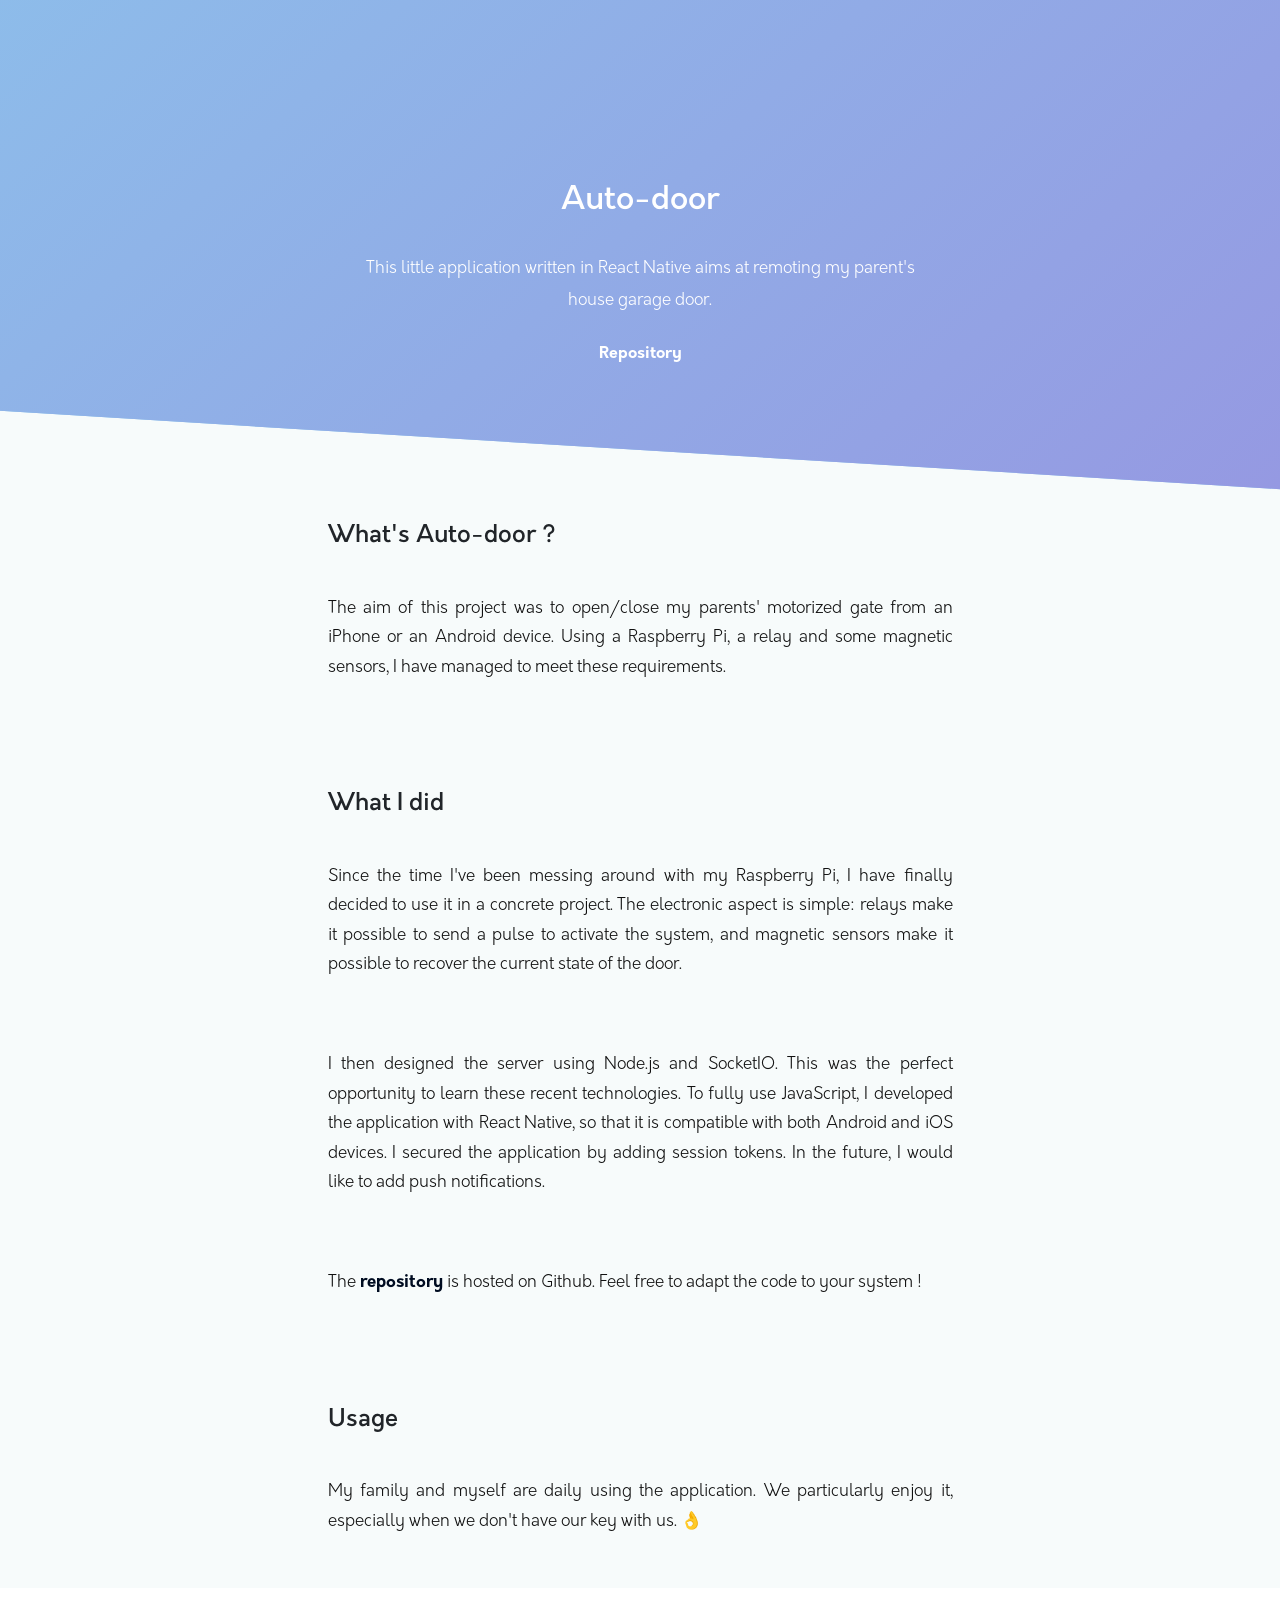
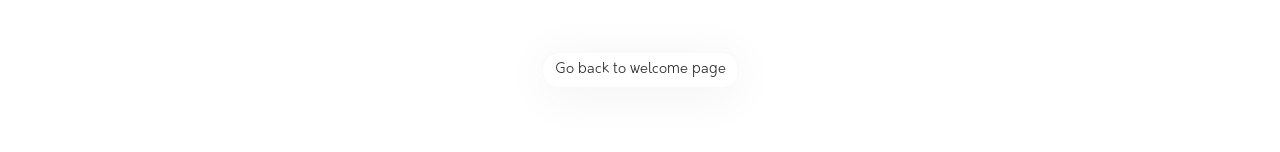
==== commit 4614aaa9: "Added gradients" ====
--- a/auto-door.html
+++ b/auto-door.html
@@ -51,7 +51,7 @@
 
   <!-- Header -->
 
-  <div id="particles-js" class="project-page"></div>
+  <div id="particles-js" class="project-page" style="background-color: #8BC6EC; background-image: linear-gradient(135deg, #8BC6EC 0%, #9599E2 100%);"></div>
 
   <div id="hero" class="project-page">
     <div class="container">
--- a/css/style.css
+++ b/css/style.css
@@ -135,10 +135,7 @@
   width: 100%;
   height: 100vh;
   background-color: #000c21;
-  background-image: url('');
-  background-size: cover;
-  background-position: 50% 50%;
-  background-repeat: no-repeat;
+  background-image: linear-gradient(19deg, #000c21 0%, #001644 100%);
   transform: skewY(3.5deg);
   position: absolute;
   top: -30vh;
@@ -252,6 +249,18 @@
   padding: 0;
   display: inline-block;
   margin-top: 50px;
+}
+
+.project .badges {
+  padding-bottom: 6px;
+}
+
+.project .badges .badge-light {
+  color: #b2b2b2;
+  font-size: 0.65em;
+  padding: 0;
+  padding-right: 0.5em;
+  background-color: transparent;
 }
 
 .project .align-container {
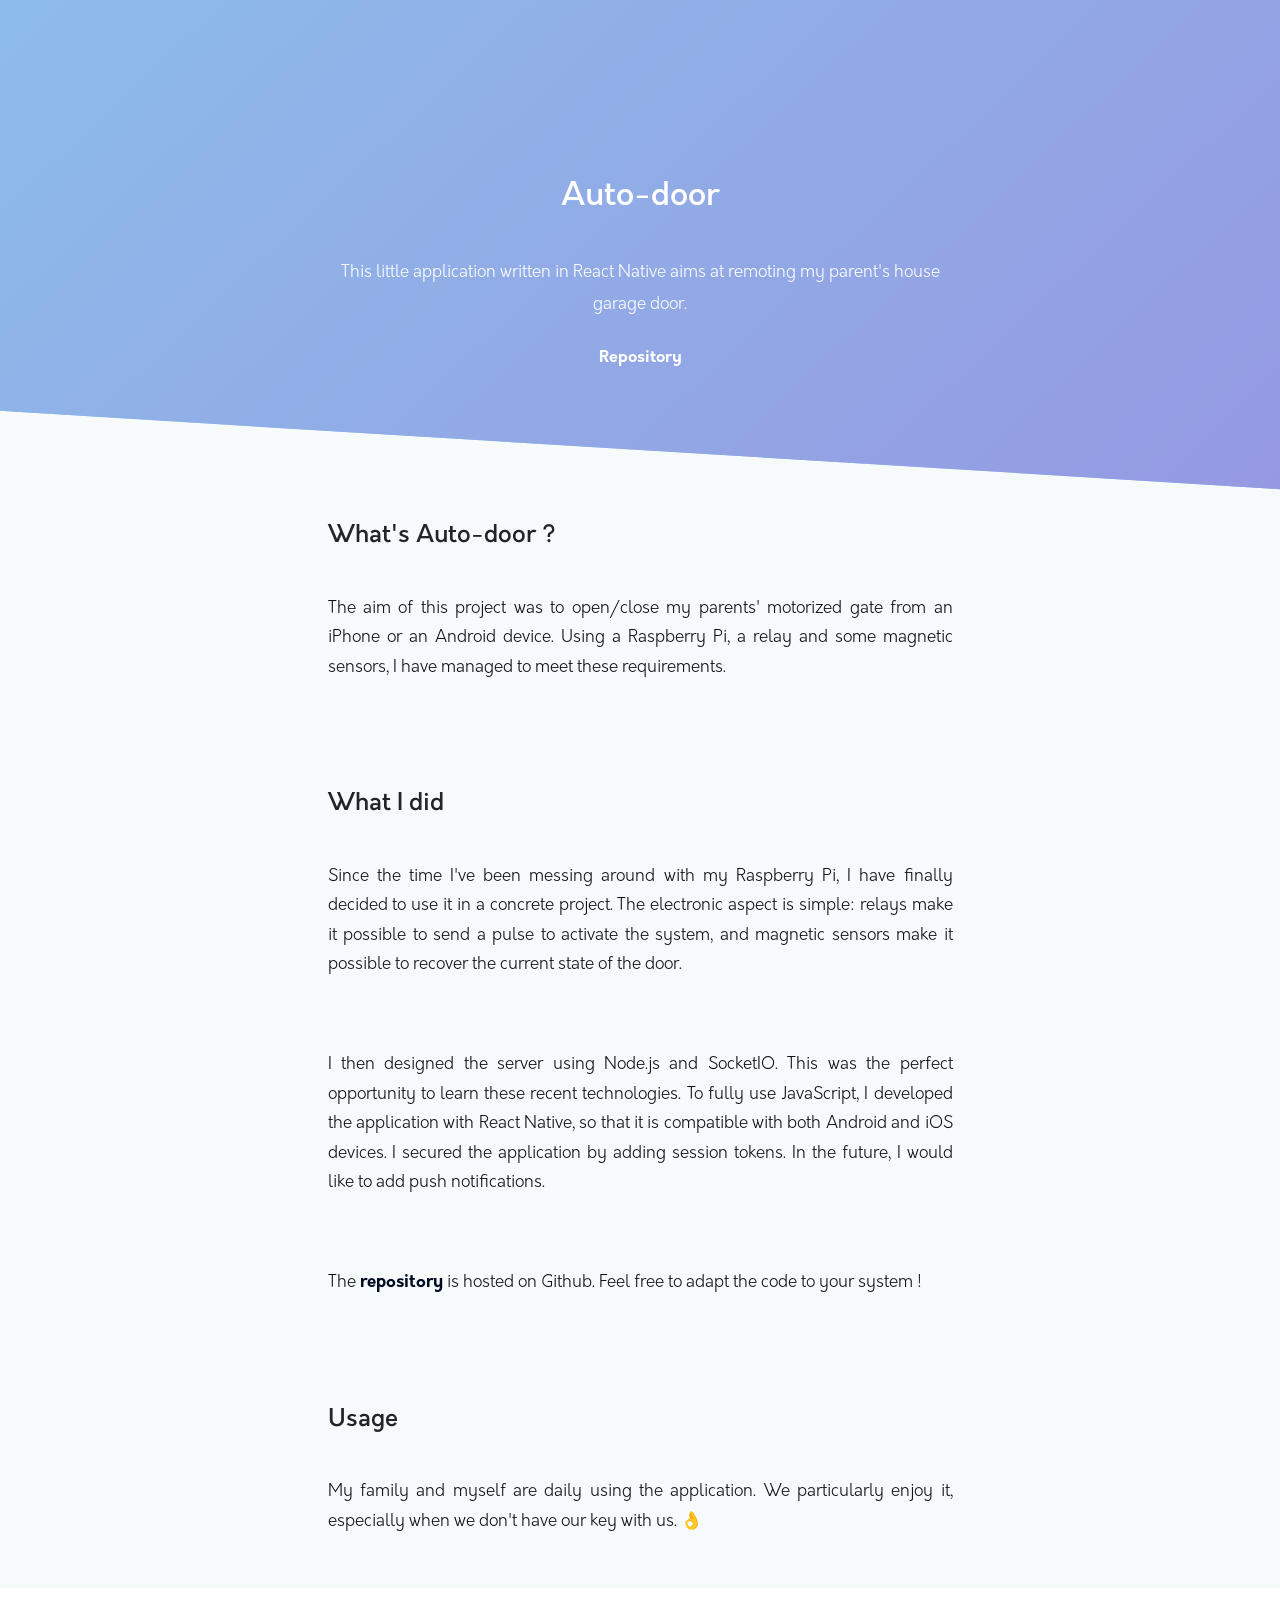
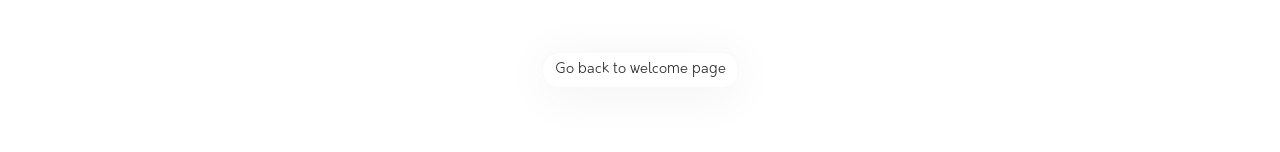
==== commit 7f1c8425: "Improved responsiveness" ====
--- a/auto-door.html
+++ b/auto-door.html
@@ -54,17 +54,13 @@
   <div id="particles-js" class="project-page" style="background-color: #8BC6EC; background-image: linear-gradient(135deg, #8BC6EC 0%, #9599E2 100%);"></div>
 
   <div id="hero" class="project-page">
-    <div class="container">
-      <div class="intro">
-        <h1>Auto-door</h1>
-        <p class="description">
-          This little application written in React Native aims at remoting my parent's house garage door.
-        </p>
-        <p class="links">
-          <a href="https://github.com/thomas-bouvier/auto-door">Repository</a>
-        </p>
-      </div>
-    </div>
+    <h1>Auto-door</h1>
+    <p class="description">
+      This little application written in React Native aims at remoting my parent's house garage door.
+    </p>
+    <p class="links">
+      <a href="https://github.com/thomas-bouvier/auto-door">Repository</a>
+    </p>
   </div>
 
   <!-- Section -->
@@ -86,7 +82,7 @@
         and iOS devices. I secured the application by adding session tokens. In the future, I would like to add push notifications.
       </p>
       <p>
-        The <a href="https://github.com/tomatrocho/auto-door">repository</a> is hosted on Github. Feel free to adapt the code to your system !
+        The <a href="https://github.com/thomas-bouvier/auto-door">repository</a> is hosted on Github. Feel free to adapt the code to your system !
       </p>
 
       <h4>Usage</h4>
--- a/css/style.css
+++ b/css/style.css
@@ -39,6 +39,14 @@
 body {
   font-family: 'Orkney';
   background-color: #f7fbfb;
+}
+
+.container {
+  margin-right: auto;
+  margin-left: auto;
+  padding-right: 15px;
+  padding-left: 15px;
+  max-width: 767px;
 }
 
 .min-container {
@@ -65,14 +73,6 @@
   text-decoration: none;
 }
 
-/*
-article a {
-  color: #000c21;
-  font-weight: 700;
-  position: relative;
-  white-space: nowrap;
-}
-*/
 .min-container p {
   text-align: justify;
   font-weight: 200;
@@ -82,14 +82,6 @@
 
 .min-container h4 {
   padding-top: 3em;
-}
-
-.container {
-  margin-right: auto;
-  margin-left: auto;
-  padding-right: 15px;
-  padding-left: 15px;
-  max-width: 768px;
 }
 
 .max-container {
@@ -110,25 +102,8 @@
 figcaption {
   text-align: center;
   font-style: italic;
-  padding-top: 2em;
-}
-
-/*
-a:before {
-	content: '';
-	position: absolute;
-	background: #bdecef;
-	bottom: 1px;
-	height: 5px;
-	right: -2px;
-	left: -2px;
-	z-index: -1;
-	-webkit-transition: height cubic-bezier(0.075, .82, .165, 1) .3s;
-	transition: height cubic-bezier(0.075, .82, .165, 1) .3s
-}
-*/
-.navbar {
-  background-color: white;
+  padding-top: 1.5em;
+  font-weight: 200;
 }
 
 #particles-js {
@@ -142,8 +117,37 @@
 }
 
 #particles-js.project-page {
-  background-color: #bbb;
   top: -50vh;
+}
+
+@media (max-width: 767px) {
+  #particles-js {
+    height: 130vh;
+    transform: skewY(0deg);
+  }
+
+  #particles-js.project-page {
+    transform: skewY(3.5deg);
+    top: -80vh;
+  }
+}
+
+section#projects {
+  margin-top: 85vh;
+  background-color: #f6fafb;
+  padding-bottom: 35px;
+}
+
+article {
+  margin-top: 50vh;
+  background-color: #f6fafb;
+  padding-bottom: 35px;
+}
+
+@media (max-width: 767px) {
+  section#projects {
+    margin-top: 110vh;
+  }
 }
 
 #hero {
@@ -156,30 +160,36 @@
   flex-direction: column;
   justify-content: center;
   color: white;
+  text-align: center;
+}
+
+@media (max-width: 767px) {
+  #hero {
+    top: 5vh;
+  }
+}
+
+@media (max-width: 991px) {
+  #hero {
+    width: 90%;
+  }
 }
 
 #hero.project-page {
   top: -140px;
 }
 
-#hero .intro {
-  max-width: 700px;
-  margin: 0 auto;
-  text-align: center;
-  padding: 7rem 1rem;
-}
-
-#hero .intro h1 {
+#hero h1 {
   font-size: 2em;
   font-weight: 500;
 }
 
-#hero .intro a {
+#hero a {
   color: white;
   border-bottom: 1px dashed white;
 }
 
-#hero .intro p.description {
+#hero p.description {
   font-size: 1.05em;
   font-weight: 200;
   line-height: 1.9em;
@@ -187,58 +197,9 @@
   margin-bottom: 1.5em;
 }
 
-#hero .intro p.links a {
+#hero p.links a {
   margin-top: 1.5em;
   border-bottom: none;
-}
-
-header {
-  min-height: 400px;
-  display: flex;
-  flex-direction: column;
-  justify-content: center;
-  background-color: #f7fbfb;
-}
-
-@media only screen and (max-width: 700px) {
-  header {
-    min-height: auto;
-  }
-}
-
-header .intro {
-  max-width: 700px;
-  text-align: center;
-  padding: 7rem 1rem;
-}
-
-header .intro h1 {
-  font-size: 2em;
-  font-weight: 500;
-  color: #333;
-}
-
-header .intro p.description {
-  font-size: 1.05em;
-  font-weight: 400;
-  color: #5c6a81;
-  line-height: 1.9em;
-  margin-top: 20px;
-}
-
-.projects-header {
-  margin-top: 70vh;
-  text-align: center;
-  max-width: 700px;
-  margin-left: auto;
-  margin-right: auto;
-}
-
-section#projects {
-  margin-top: 70vh;
-  padding-top: 100px;
-  background-color: #f6fafb;
-  padding-bottom: 35px;
 }
 
 .project {
@@ -272,7 +233,7 @@
   margin-top: 0
 }
 
-@media only screen and (min-width: 768px) {
+@media (min-width: 768px) {
   .project {
     width: 47%;
     margin-right: 4%
@@ -288,7 +249,7 @@
   }
 }
 
-@media only screen and (min-width: 992px) {
+@media (min-width: 992px) {
   .project {
     width: 30%;
     margin-right: 3%
@@ -384,7 +345,6 @@
 
 article {
   padding-bottom: 1em;
-  margin-top: 50vh;
 }
 
 article p {
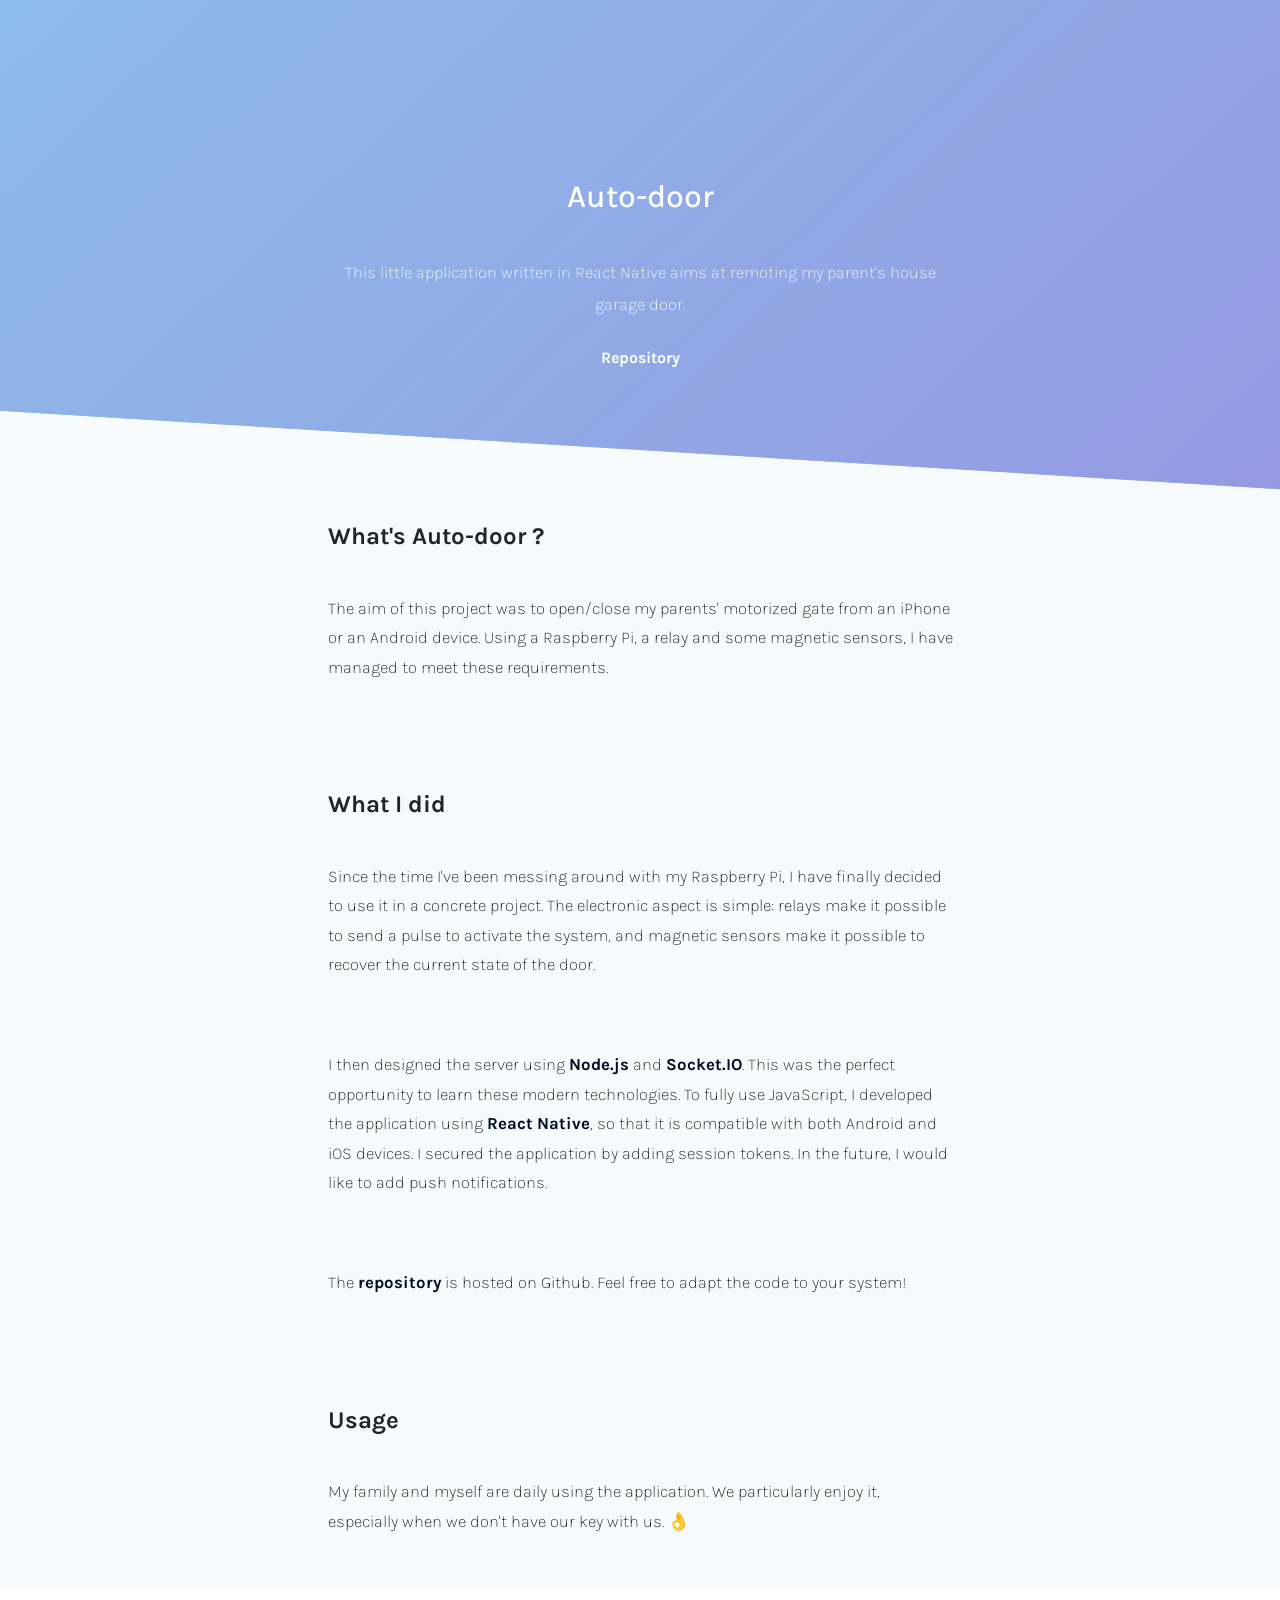
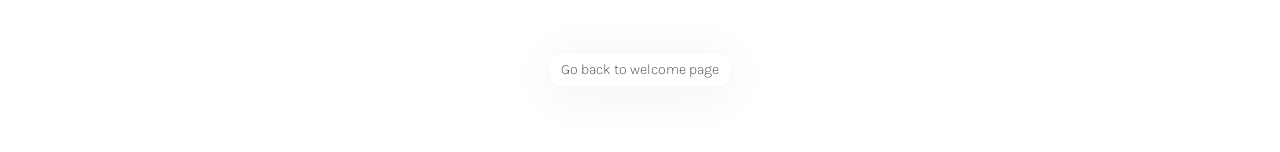
==== commit c671bee6: "Added Karla font" ====
--- a/auto-door.html
+++ b/auto-door.html
@@ -78,11 +78,10 @@
         it possible to recover the current state of the door.
       </p>
       <p>
-        I then designed the server using Node.js and SocketIO. This was the perfect opportunity to learn these recent technologies. To fully use JavaScript, I developed the application with React Native, so that it is compatible with both Android
-        and iOS devices. I secured the application by adding session tokens. In the future, I would like to add push notifications.
+        I then designed the server using <a href="https://nodejs.org/en/">Node.js</a> and <a href="https://socket.io/">Socket.IO</a>. This was the perfect opportunity to learn these modern technologies. To fully use JavaScript, I developed the application using <a href="https://facebook.github.io/react-native/">React Native</a>, so that it is compatible with both Android and iOS devices. I secured the application by adding session tokens. In the future, I would like to add push notifications.
       </p>
       <p>
-        The <a href="https://github.com/thomas-bouvier/auto-door">repository</a> is hosted on Github. Feel free to adapt the code to your system !
+        The <a href="https://github.com/thomas-bouvier/auto-door">repository</a> is hosted on Github. Feel free to adapt the code to your system!
       </p>
 
       <h4>Usage</h4>
--- a/css/style.css
+++ b/css/style.css
@@ -1,30 +1,4 @@
-@font-face {
-  font-family: 'Orkney';
-  src: url('../fonts/orkney-light.otf') format('truetype');
-  font-weight: 200;
-  font-style: normal;
-}
-
-@font-face {
-  font-family: 'Orkney';
-  src: url('../fonts/orkney-regular.otf') format('truetype');
-  font-weight: normal;
-  font-style: normal;
-}
-
-@font-face {
-  font-family: 'Orkney';
-  src: url('../fonts/orkney-medium.otf') format('truetype');
-  font-weight: 400;
-  font-style: normal;
-}
-
-@font-face {
-  font-family: 'Orkney';
-  src: url('../fonts/orkney-bold.otf') format('truetype');
-  font-weight: bold;
-  font-style: normal;
-}
+@import url('https://fonts.googleapis.com/css?family=Karla:400,400i,700&subset=latin-ext');
 
 ::-moz-selection {
   background: #c6c6c6;
@@ -37,8 +11,12 @@
 }
 
 body {
-  font-family: 'Orkney';
+  font-family: 'Karla', sans-serif;
   background-color: #f7fbfb;
+}
+
+h1, h2, h3, h4, h5, h6 {
+  font-weight: bold;
 }
 
 .container {
@@ -74,7 +52,6 @@
 }
 
 .min-container p {
-  text-align: justify;
   font-weight: 200;
   font-size: 1.05em;
   color: #111;
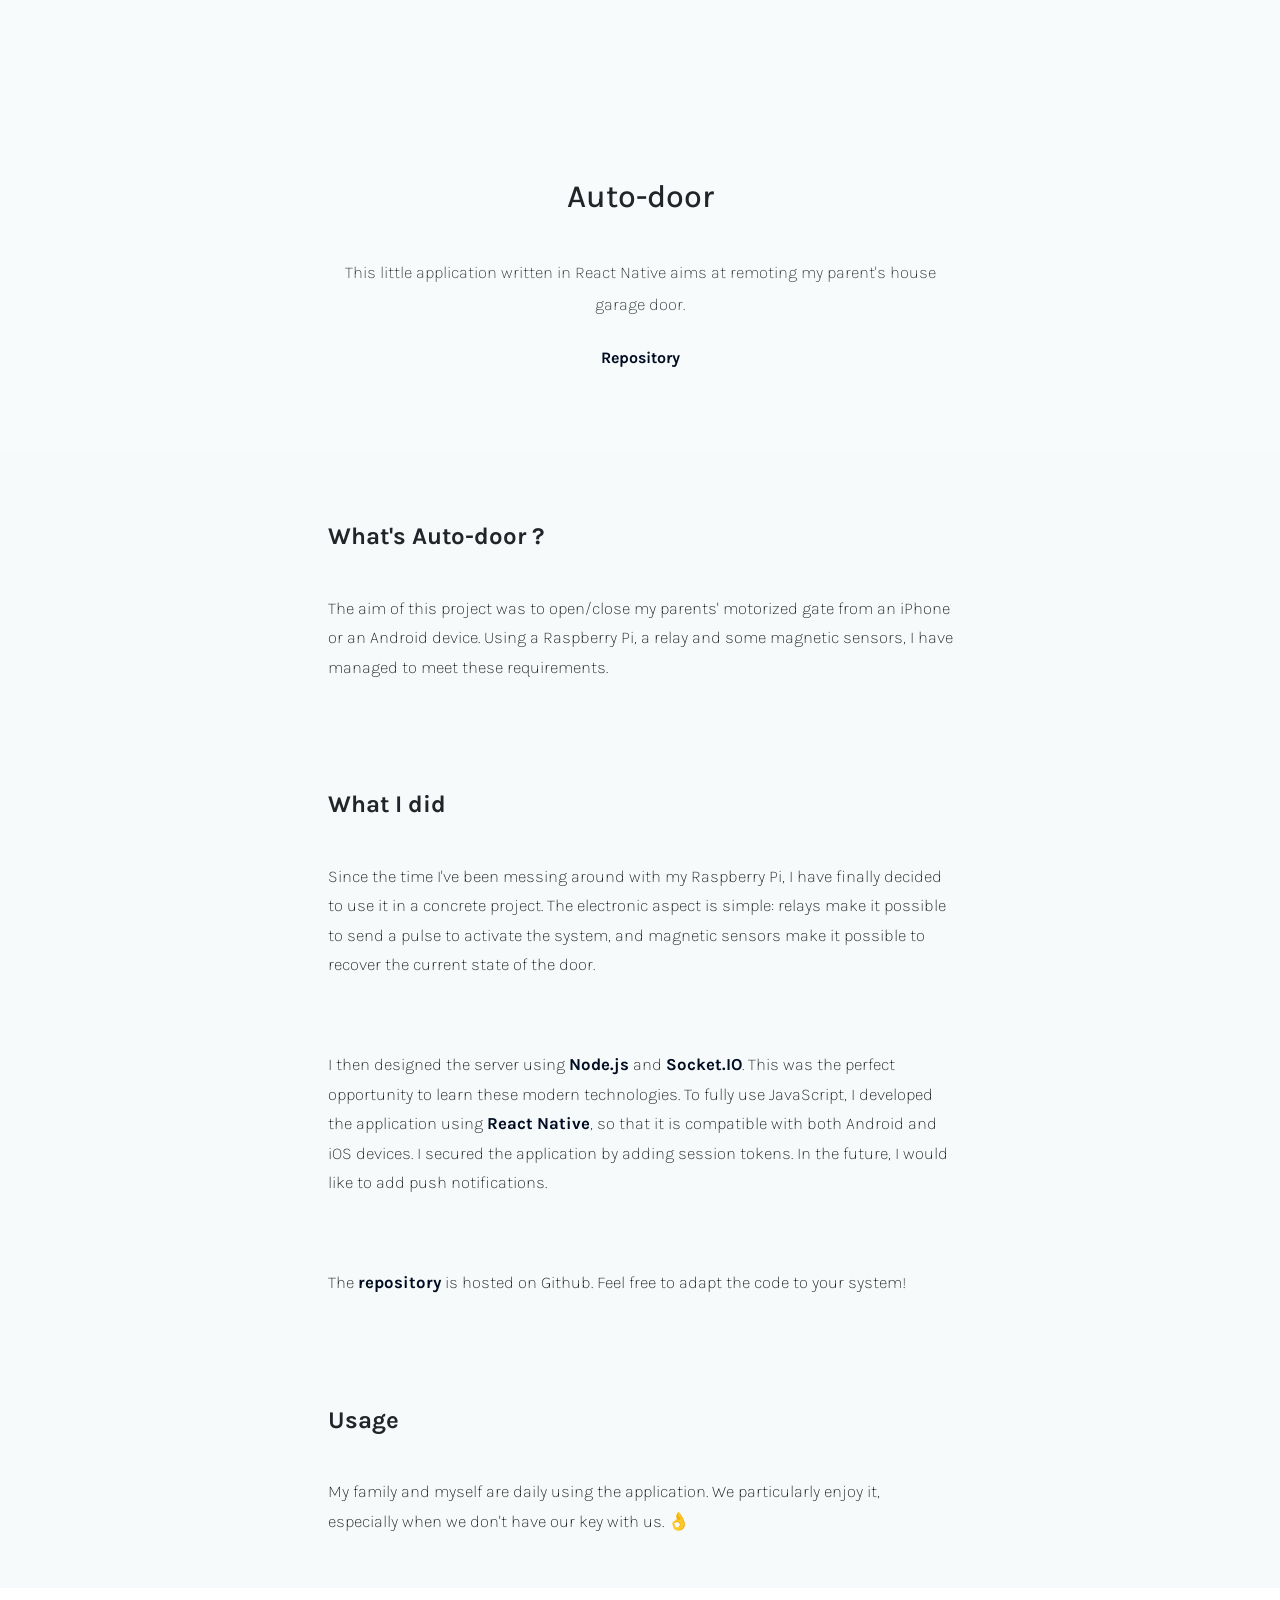
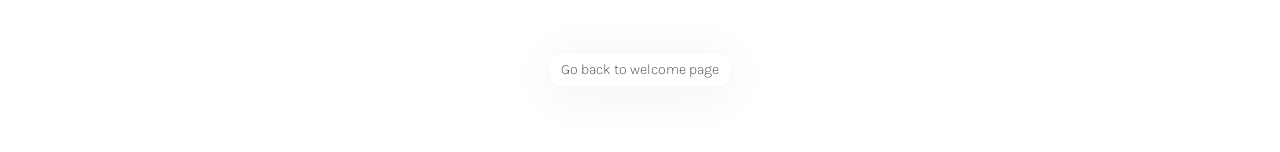
==== commit 43e94ee4: "Delete particle effect on hero images" ====
--- a/auto-door.html
+++ b/auto-door.html
@@ -51,8 +51,6 @@
 
   <!-- Header -->
 
-  <div id="particles-js" class="project-page" style="background-color: #8BC6EC; background-image: linear-gradient(135deg, #8BC6EC 0%, #9599E2 100%);"></div>
-
   <div id="hero" class="project-page">
     <h1>Auto-door</h1>
     <p class="description">
@@ -102,9 +100,6 @@
   <script src="https://code.jquery.com/jquery-3.3.1.slim.min.js" integrity="sha384-q8i/X+965DzO0rT7abK41JStQIAqVgRVzpbzo5smXKp4YfRvH+8abtTE1Pi6jizo" crossorigin="anonymous"></script>
   <script src="https://cdnjs.cloudflare.com/ajax/libs/popper.js/1.14.3/umd/popper.min.js" integrity="sha384-ZMP7rVo3mIykV+2+9J3UJ46jBk0WLaUAdn689aCwoqbBJiSnjAK/l8WvCWPIPm49" crossorigin="anonymous"></script>
   <script src="https://stackpath.bootstrapcdn.com/bootstrap/4.1.3/js/bootstrap.min.js" integrity="sha384-ChfqqxuZUCnJSK3+MXmPNIyE6ZbWh2IMqE241rYiqJxyMiZ6OW/JmZQ5stwEULTy" crossorigin="anonymous"></script>
-
-  <script src="js/particles/particles.js"></script>
-  <script src="js/script.js"></script>
 </body>
 
 </html>
--- a/css/style.css
+++ b/css/style.css
@@ -81,32 +81,6 @@
   font-style: italic;
   padding-top: 1.5em;
   font-weight: 200;
-}
-
-#particles-js {
-  width: 100%;
-  height: 100vh;
-  background-color: #000c21;
-  background-image: linear-gradient(19deg, #000c21 0%, #001644 100%);
-  transform: skewY(3.5deg);
-  position: absolute;
-  top: -30vh;
-}
-
-#particles-js.project-page {
-  top: -50vh;
-}
-
-@media (max-width: 767px) {
-  #particles-js {
-    height: 130vh;
-    transform: skewY(0deg);
-  }
-
-  #particles-js.project-page {
-    transform: skewY(3.5deg);
-    top: -80vh;
-  }
 }
 
 section#projects {
@@ -136,7 +110,6 @@
   display: flex;
   flex-direction: column;
   justify-content: center;
-  color: white;
   text-align: center;
 }
 
@@ -162,7 +135,6 @@
 }
 
 #hero a {
-  color: white;
   border-bottom: 1px dashed white;
 }
 
